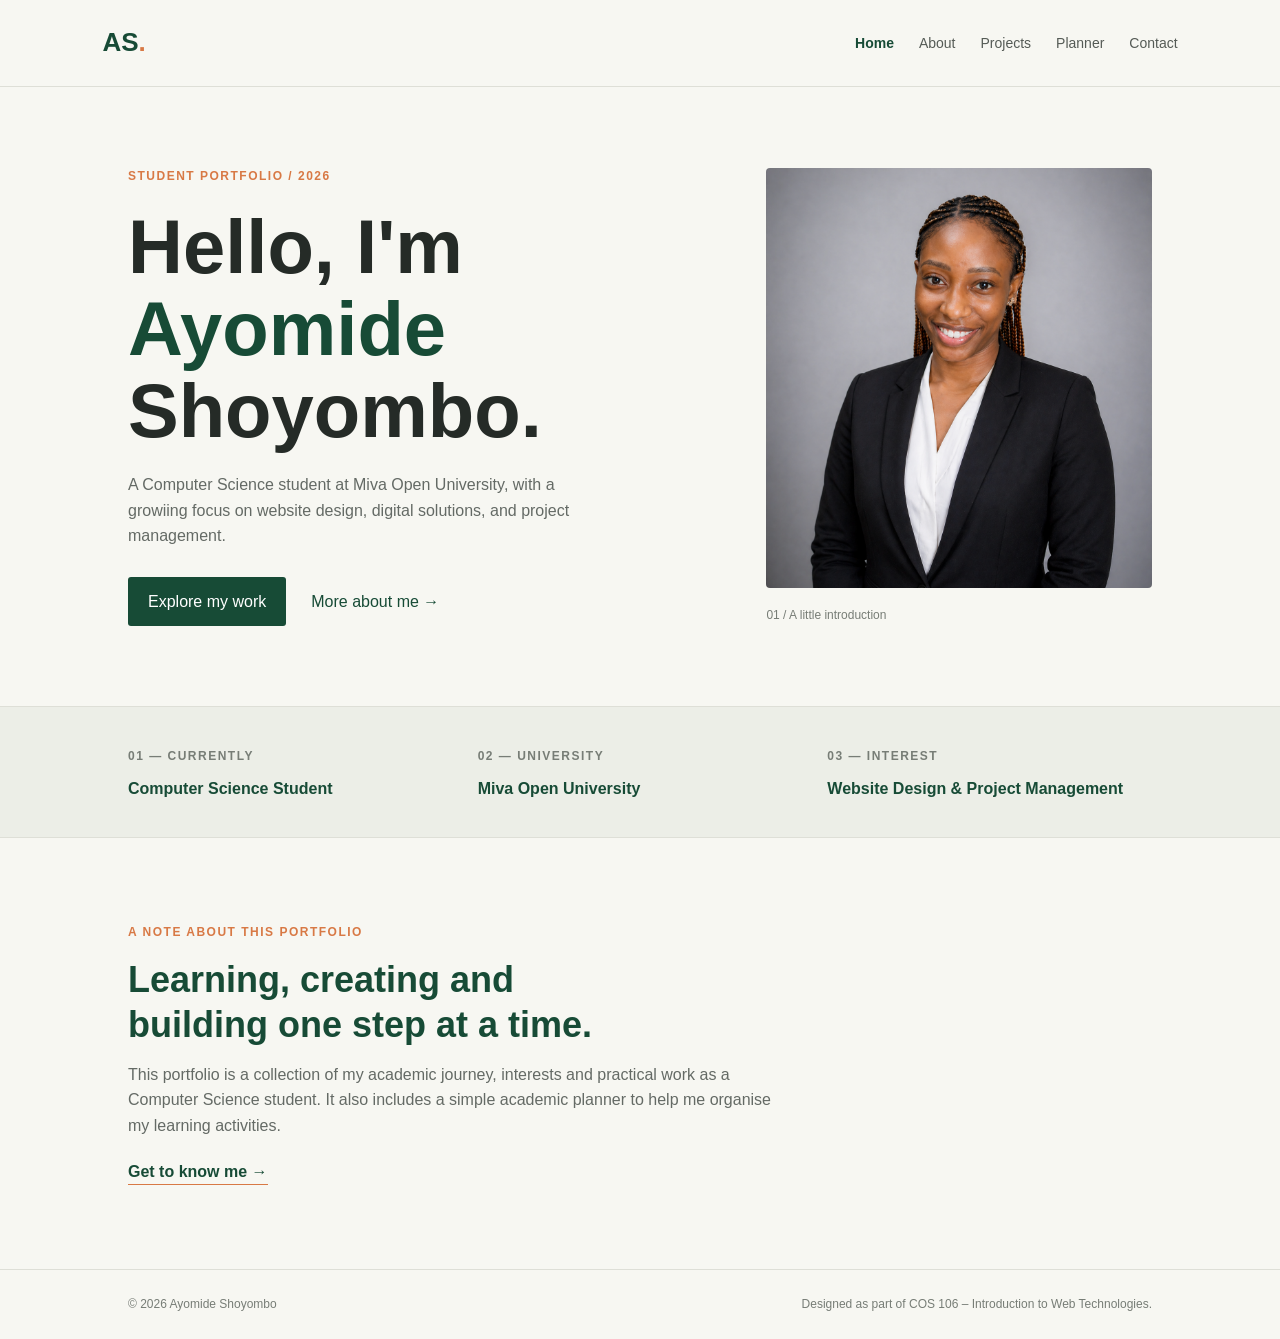
==== index.html @ cb2f96c3 "Initial portfolio progress" ====
<!DOCTYPE html>
<html lang="en">
<head>
    <meta charset="UTF-8">
    <meta name="viewport" content="width=device-width, initial-scale=1.0">
    <title>Ayomide Shoyombo | Student Portfolio</title>
    <link rel="stylesheet" href="css/style.css">
</head>

<body>

    <header class="site-header">
        <a href="index.html" class="logo">AS<span>.</span></a>

        <nav>
            <a href="index.html" class="active">Home</a>
            <a href="about.html">About</a>
            <a href="projects.html">Projects</a>
            <a href="planner.html">Planner</a>
            <a href="contact.html">Contact</a>
        </nav>
    </header>

    <main>

        <section class="hero">

            <div class="hero-content">
                <p class="eyebrow">STUDENT PORTFOLIO / 2026</p>

                <h1>
                    Hello, I'm<br>
                    <span>Ayomide</span><br>
                    Shoyombo.
                </h1>

                <p class="hero-description">
                    A Computer Science student at Miva Open University,
                    with a growiing focus on website design, digital solutions, and project management.
                </p>

                <div class="hero-buttons">
                    <a href="projects.html" class="btn-primary">
                        Explore my work
                    </a>

                    <a href="about.html" class="btn-secondary">
                        More about me →
                    </a>
                </div>
            </div>

            <div class="hero-image">
                <img src="images/ayomide.jpg.png"
                     alt="Photograph of Ayomide Shoyombo">
                <p class="image-caption">01 / A little introduction</p>
            </div>

        </section>

        <section class="intro-strip">
            <div>
                <span class="small-label">01 — CURRENTLY</span>
                <h3>Computer Science Student</h3>
            </div>

            <div>
                <span class="small-label">02 — UNIVERSITY</span>
                <h3>Miva Open University</h3>
            </div>

            <div>
                <span class="small-label">03 — INTEREST</span>
                <h3>Website Design & Project Management</h3>
            </div>
        </section>

        <section class="welcome-section">
            <p class="eyebrow">A NOTE ABOUT THIS PORTFOLIO</p>

            <h2>
                Learning, creating and<br>
                building one step at a time.
            </h2>

            <p>
                This portfolio is a collection of my academic journey,
                interests and practical work as a Computer Science student.
                It also includes a simple academic planner to help me
                organise my learning activities.
            </p>

            <a href="about.html" class="text-link">
                Get to know me →
            </a>
        </section>

    </main>

    <footer class="site-footer">
        <p>© 2026 Ayomide Shoyombo</p>
        <p>Designed as part of COS 106 – Introduction to Web Technologies.</p>
    </footer>

</body>
</html>
---- css/style.css ----
/* GENERAL STYLES */

* {
    margin: 0;
    padding: 0;
    box-sizing: border-box;
}

body {
    font-family: Arial, Helvetica, sans-serif;
    background-color: #f7f7f2;
    color: #252b27;
    line-height: 1.6;
}

a {
    text-decoration: none;
    color: inherit;
}

/* HEADER AND NAVIGATION */

.site-header {
    display: flex;
    justify-content: space-between;
    align-items: center;
    padding: 22px 8%;
    border-bottom: 1px solid #dedfd7;
}

.logo {
    font-size: 26px;
    font-weight: bold;
    color: #174b36;
}

.logo span {
    color: #d87945;
}

nav {
    display: flex;
    gap: 25px;
}

nav a {
    font-size: 14px;
    color: #555b56;
    transition: color 0.3s ease;
}

nav a:hover,
nav a.active {
    color: #174b36;
    font-weight: bold;
}

/* HOMEPAGE HERO */

.hero {
    display: grid;
    grid-template-columns: 1.2fr 0.8fr;
    gap: 60px;
    align-items: center;
    padding: 80px 10%;
}

.eyebrow,
.small-label {
    color: #d87945;
    font-size: 12px;
    font-weight: bold;
    letter-spacing: 1.5px;
}

.hero h1 {
    font-size: clamp(42px, 6vw, 76px);
    line-height: 1.08;
    margin: 20px 0;
    color: #252b27;
}

.hero h1 span {
    color: #174b36;
}

.hero-description {
    max-width: 470px;
    color: #646a65;
    margin-bottom: 28px;
}

.hero-image img {
    width: 100%;
    height: 420px;
    object-fit: cover;
    border-radius: 4px;
    background-color: #e5e7df;
}

.image-caption {
    font-size: 12px;
    color: #777d76;
    margin-top: 10px;
}

/* BUTTONS */

.hero-buttons {
    display: flex;
    flex-wrap: wrap;
    gap: 15px;
}

.btn-primary {
    background-color: #174b36;
    color: white;
    padding: 12px 20px;
    border-radius: 3px;
    transition: background 0.3s ease;
}

.btn-primary:hover {
    background-color: #246b4d;
}

.btn-secondary {
    padding: 12px 10px;
    color: #174b36;
}

/* INTRODUCTION STRIP */

.intro-strip {
    display: grid;
    grid-template-columns: repeat(3, 1fr);
    gap: 25px;
    padding: 35px 10%;
    background-color: #eceee7;
    border-top: 1px solid #dedfd7;
    border-bottom: 1px solid #dedfd7;
}

.intro-strip h3 {
    font-size: 16px;
    margin-top: 8px;
    color: #174b36;
}

.small-label {
    color: #777d76;
}

/* WELCOME SECTION */

.welcome-section {
    padding: 85px 10%;
    max-width: 900px;
}

.welcome-section h2 {
    font-size: 36px;
    line-height: 1.25;
    margin: 15px 0;
    color: #174b36;
}

.welcome-section p:not(.eyebrow) {
    color: #646a65;
    max-width: 650px;
    margin-bottom: 20px;
}

.text-link {
    color: #174b36;
    font-weight: bold;
    border-bottom: 1px solid #d87945;
    padding-bottom: 4px;
}

/* FOOTER */

.site-footer {
    padding: 25px 10%;
    border-top: 1px solid #dedfd7;
    display: flex;
    justify-content: space-between;
    gap: 15px;
    flex-wrap: wrap;
    color: #777d76;
    font-size: 12px;
}

/* MOBILE RESPONSIVENESS */

@media (max-width: 768px) {

    .site-header {
        flex-direction: column;
        gap: 15px;
        padding: 20px 5%;
    }

    nav {
        justify-content: center;
        flex-wrap: wrap;
        gap: 12px 18px;
    }

    .hero {
        grid-template-columns: 1fr;
        padding: 50px 7%;
        gap: 30px;
    }

    .hero-image img {
        height: 350px;
    }

    .intro-strip {
        grid-template-columns: 1fr;
        padding: 30px 7%;
    }

    .welcome-section {
        padding: 60px 7%;
    }

    .welcome-section h2 {
        font-size: 29px;
    }

    .site-footer {
        flex-direction: column;
        padding: 25px 7%;
    }
}


/* PROJECTS PAGE */

.project-grid {
    display: grid;
    grid-template-columns: repeat(3, 1fr);
    gap: 25px;
    padding: 20px 10% 80px;
}

.project-card {
    background: #eceee7;
    border: 1px solid #dedfd7;
}

.project-card img {
    width: 100%;
    height: 190px;
    object-fit: cover;
}

.project-card div {
    padding: 20px;
}

.project-card h3 {
    color: #174b36;
    margin: 10px 0;
}

.project-card p {
    color: #646a65;
    font-size: 14px;
}

@media (max-width: 768px) {
    .project-grid {
        grid-template-columns: 1fr;
        padding: 20px 7% 60px;
    }
}
 

/* ABOUT PAGE SKILLS */

.skills-list {
    margin: 20px 0 0 20px;
    color: #646a65;
}

.skills-list li {
    padding: 7px 0;
}

.skills-list li::marker {
    color: #d87945;
}


/* CONTACT PAGE */

.contact-section {
    padding: 60px 10%;
    max-width: 850px;
}

.contact-section h1 {
    font-size: 48px;
    color: #174b36;
    margin: 15px 0;
}

.contact-section > p:not(.eyebrow) {
    color: #646a65;
}

.contact-form {
    margin-top: 30px;
    display: grid;
    gap: 18px;
}

.form-group {
    display: flex;
    flex-direction: column;
    gap: 7px;
}

.form-group label {
    font-size: 14px;
    font-weight: bold;
    color: #252b27;
}

.contact-form input,
.contact-form textarea {
    width: 100%;
    padding: 13px;
    border: 1px solid #dedfd7;
    border-radius: 3px;
    background: white;
    font-family: Arial, sans-serif;
    font-size: 14px;
}

.contact-form input:focus,
.contact-form textarea:focus {
    outline: 1px solid #174b36;
}

.contact-form textarea {
    min-height: 140px;
    resize: vertical;
}

.contact-form button {
    border: none;
    cursor: pointer;
    width: fit-content;
    font-family: Arial, sans-serif;
    font-size: 14px;
}

#formMessage {
    color: #174b36;
    font-size: 14px;
    font-weight: bold;
}

@media (max-width: 768px) {
    .contact-section {
        padding: 45px 7%;
    }

    .contact-section h1 {
        font-size: 38px;
    }
}
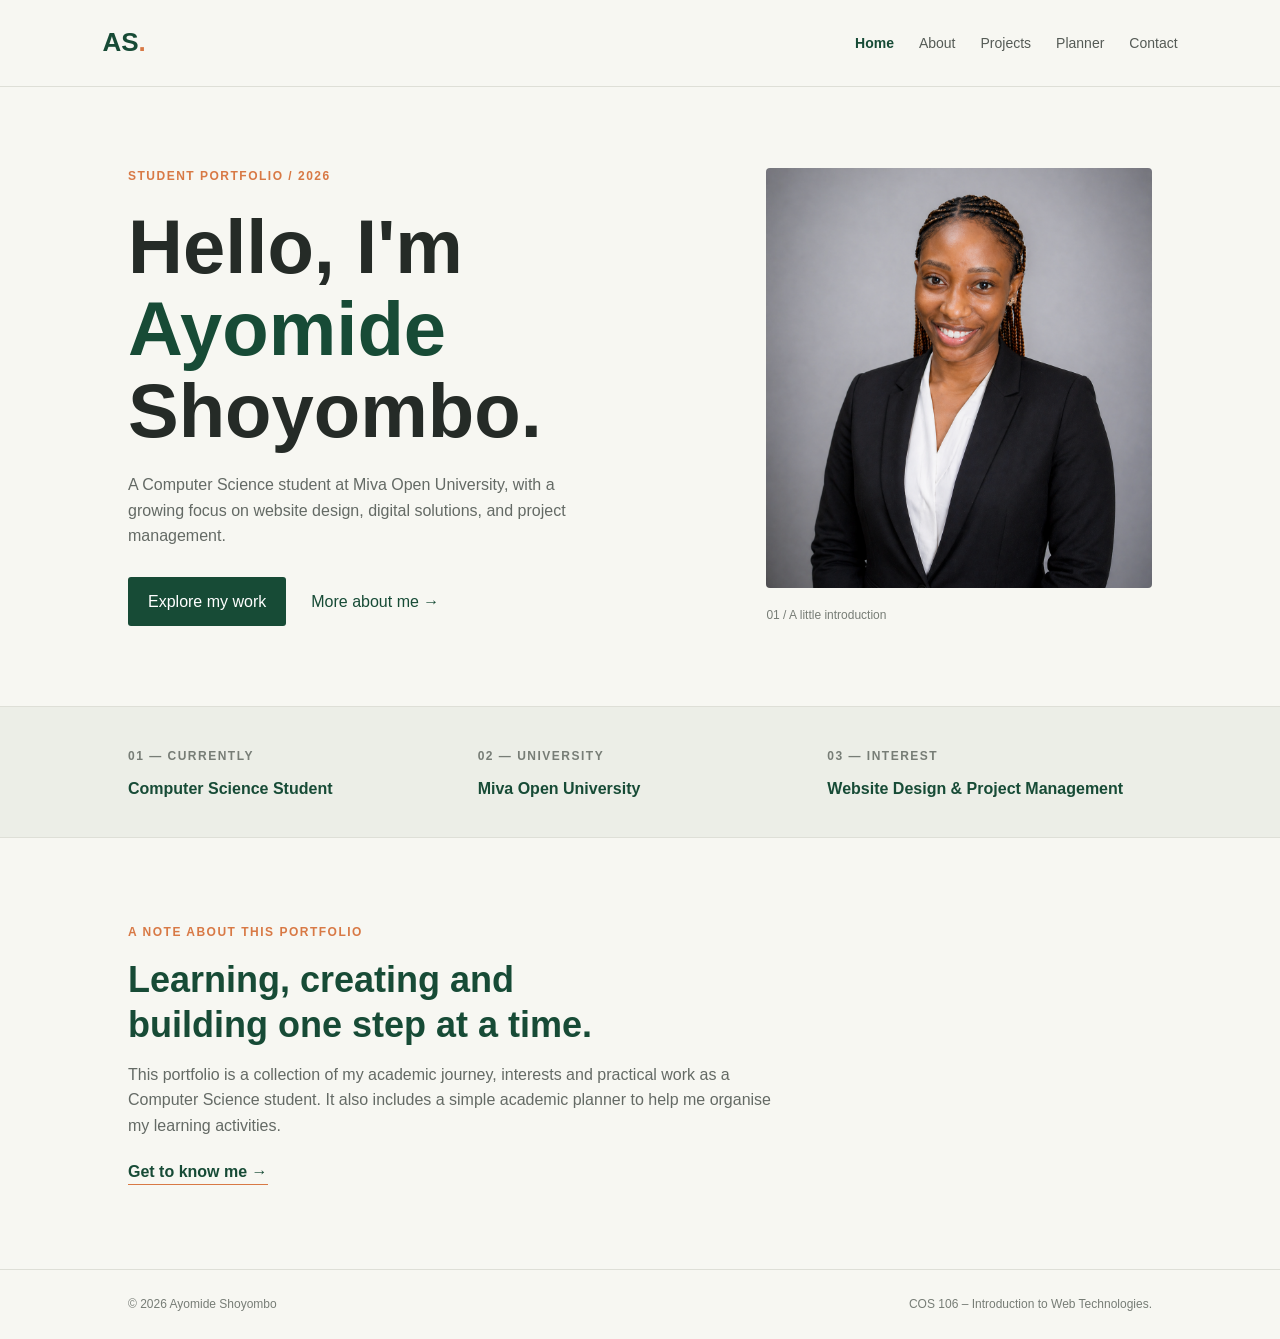
==== commit aa0a60fe: "Update changes" ====
--- a/index.html
+++ b/index.html
@@ -37,7 +37,7 @@
 
                 <p class="hero-description">
                     A Computer Science student at Miva Open University,
-                    with a growiing focus on website design, digital solutions, and project management.
+                    with a growing focus on website design, digital solutions, and project management.
                 </p>
 
                 <div class="hero-buttons">
@@ -100,7 +100,7 @@
 
     <footer class="site-footer">
         <p>© 2026 Ayomide Shoyombo</p>
-        <p>Designed as part of COS 106 – Introduction to Web Technologies.</p>
+        <p>COS 106 – Introduction to Web Technologies.</p>
     </footer>
 
 </body>
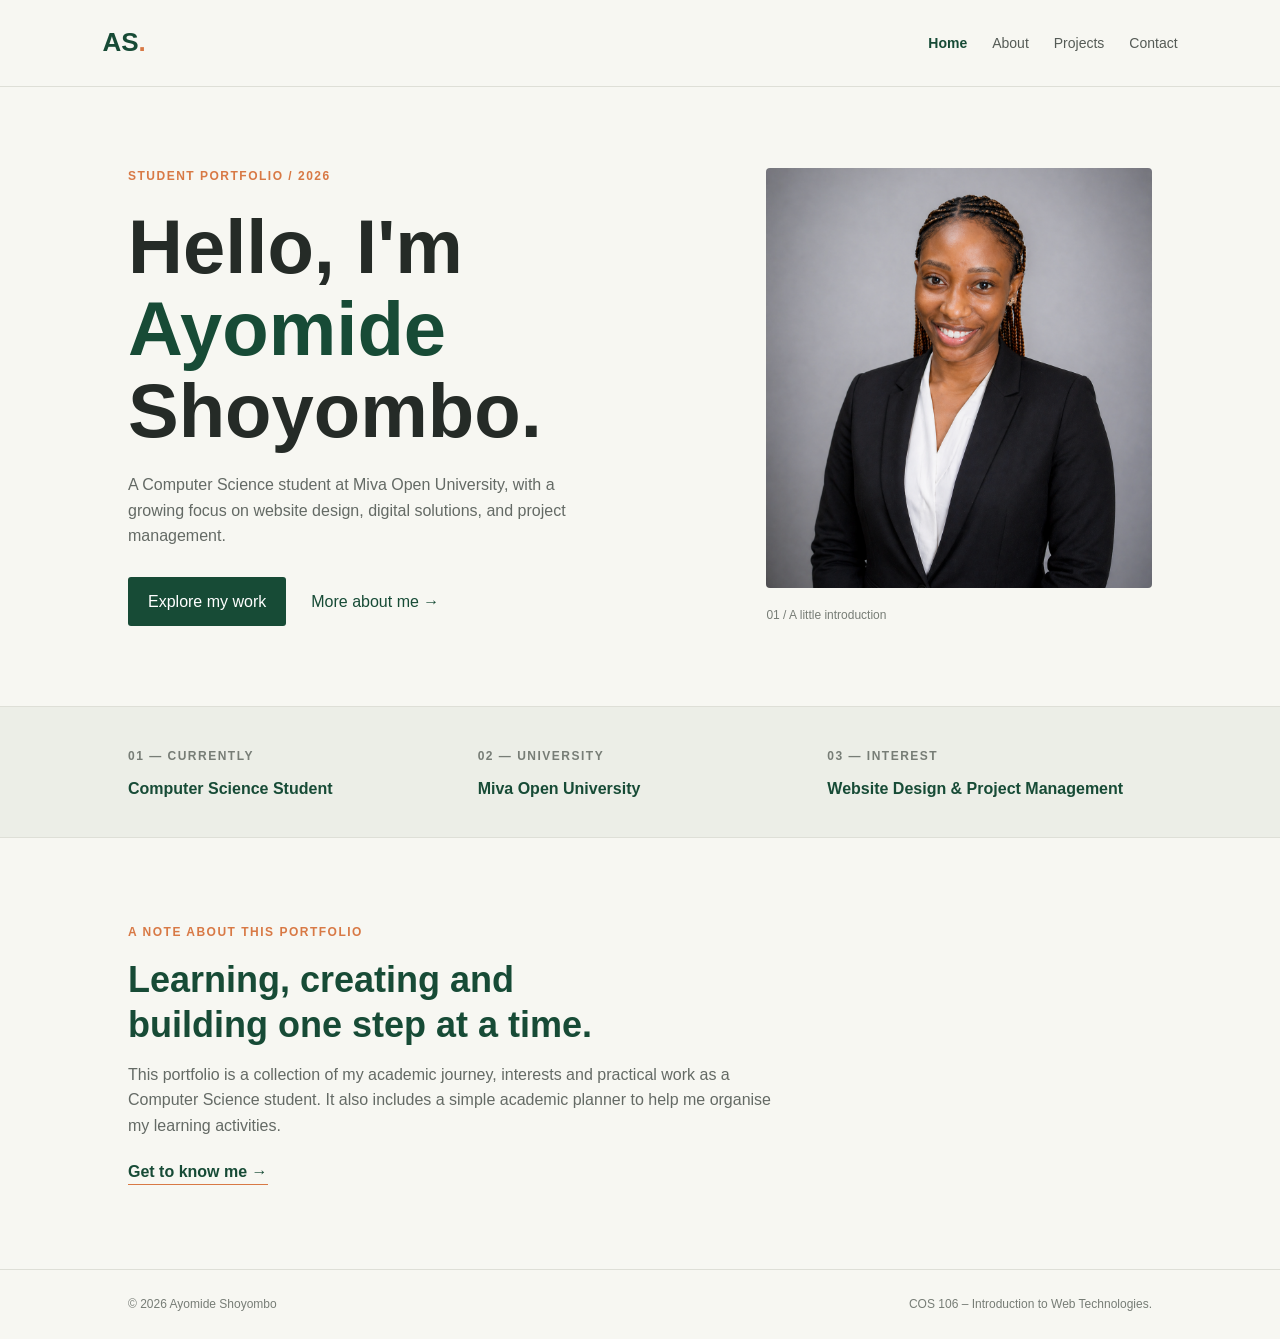
==== commit 90a1273c: "update changes" ====
--- a/index.html
+++ b/index.html
@@ -17,7 +17,6 @@
             <a href="index.html" class="active">Home</a>
             <a href="about.html">About</a>
             <a href="projects.html">Projects</a>
-            <a href="planner.html">Planner</a>
             <a href="contact.html">Contact</a>
         </nav>
     </header>
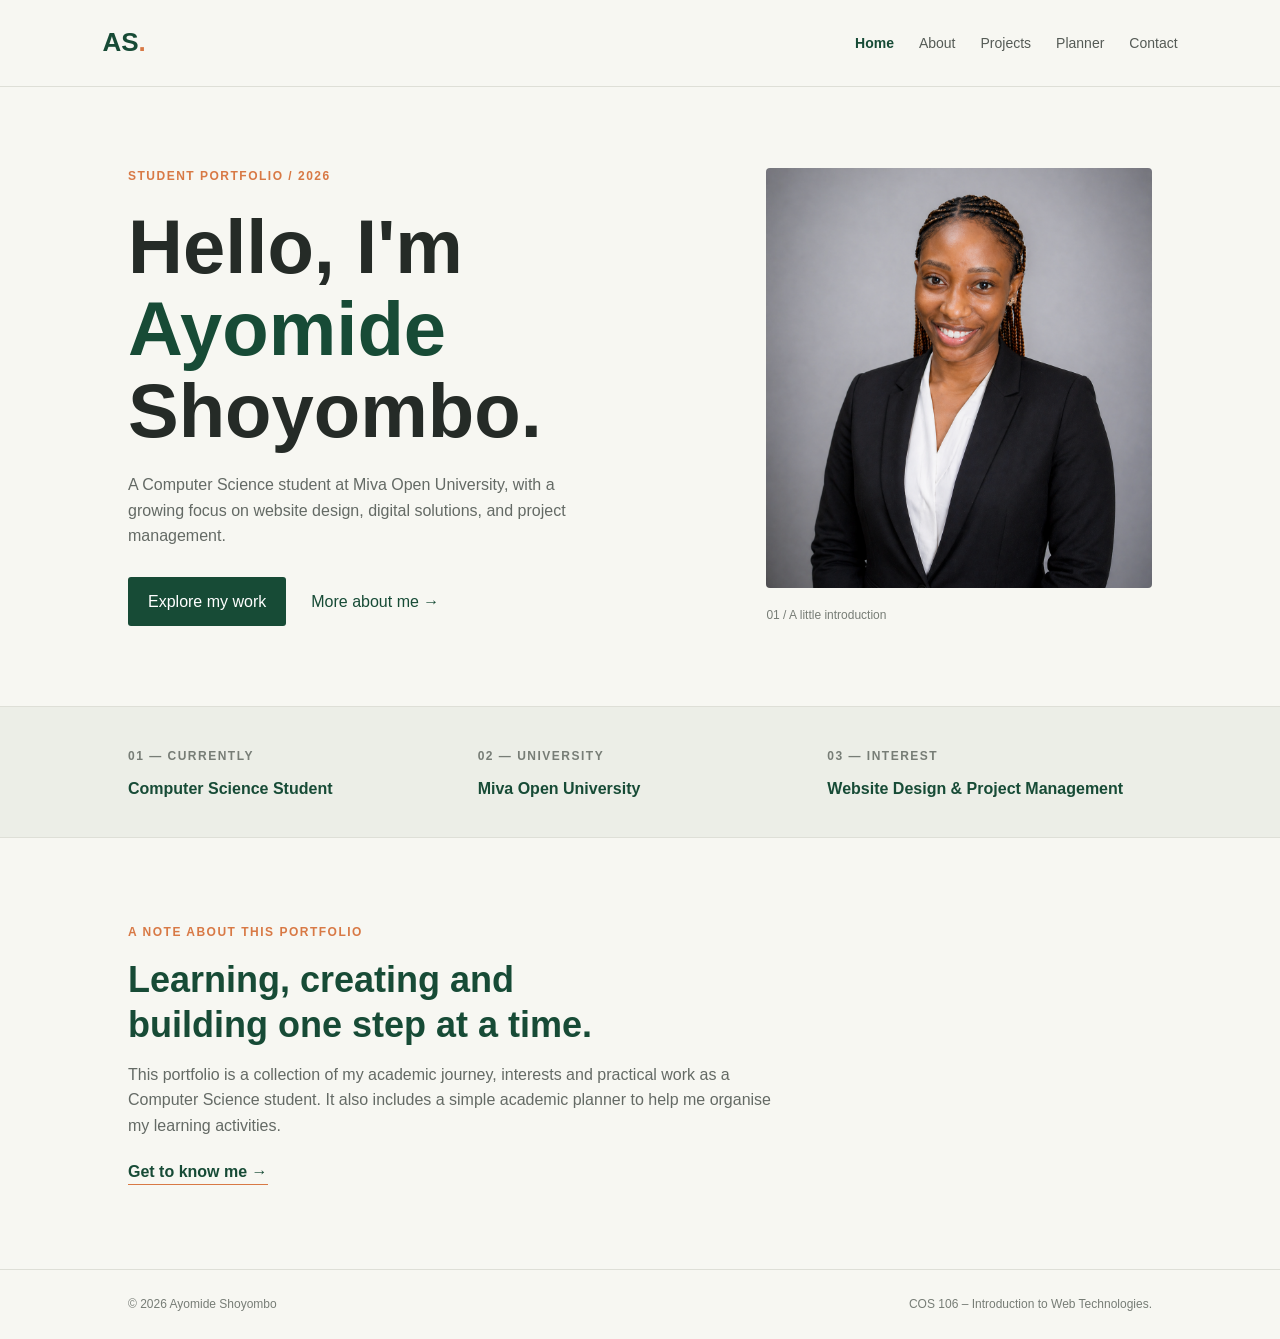
==== commit dfbe7ede: "Update changes" ====
--- a/index.html
+++ b/index.html
@@ -17,6 +17,7 @@
             <a href="index.html" class="active">Home</a>
             <a href="about.html">About</a>
             <a href="projects.html">Projects</a>
+            <a href="planner.html">Planner</a>
             <a href="contact.html">Contact</a>
         </nav>
     </header>
